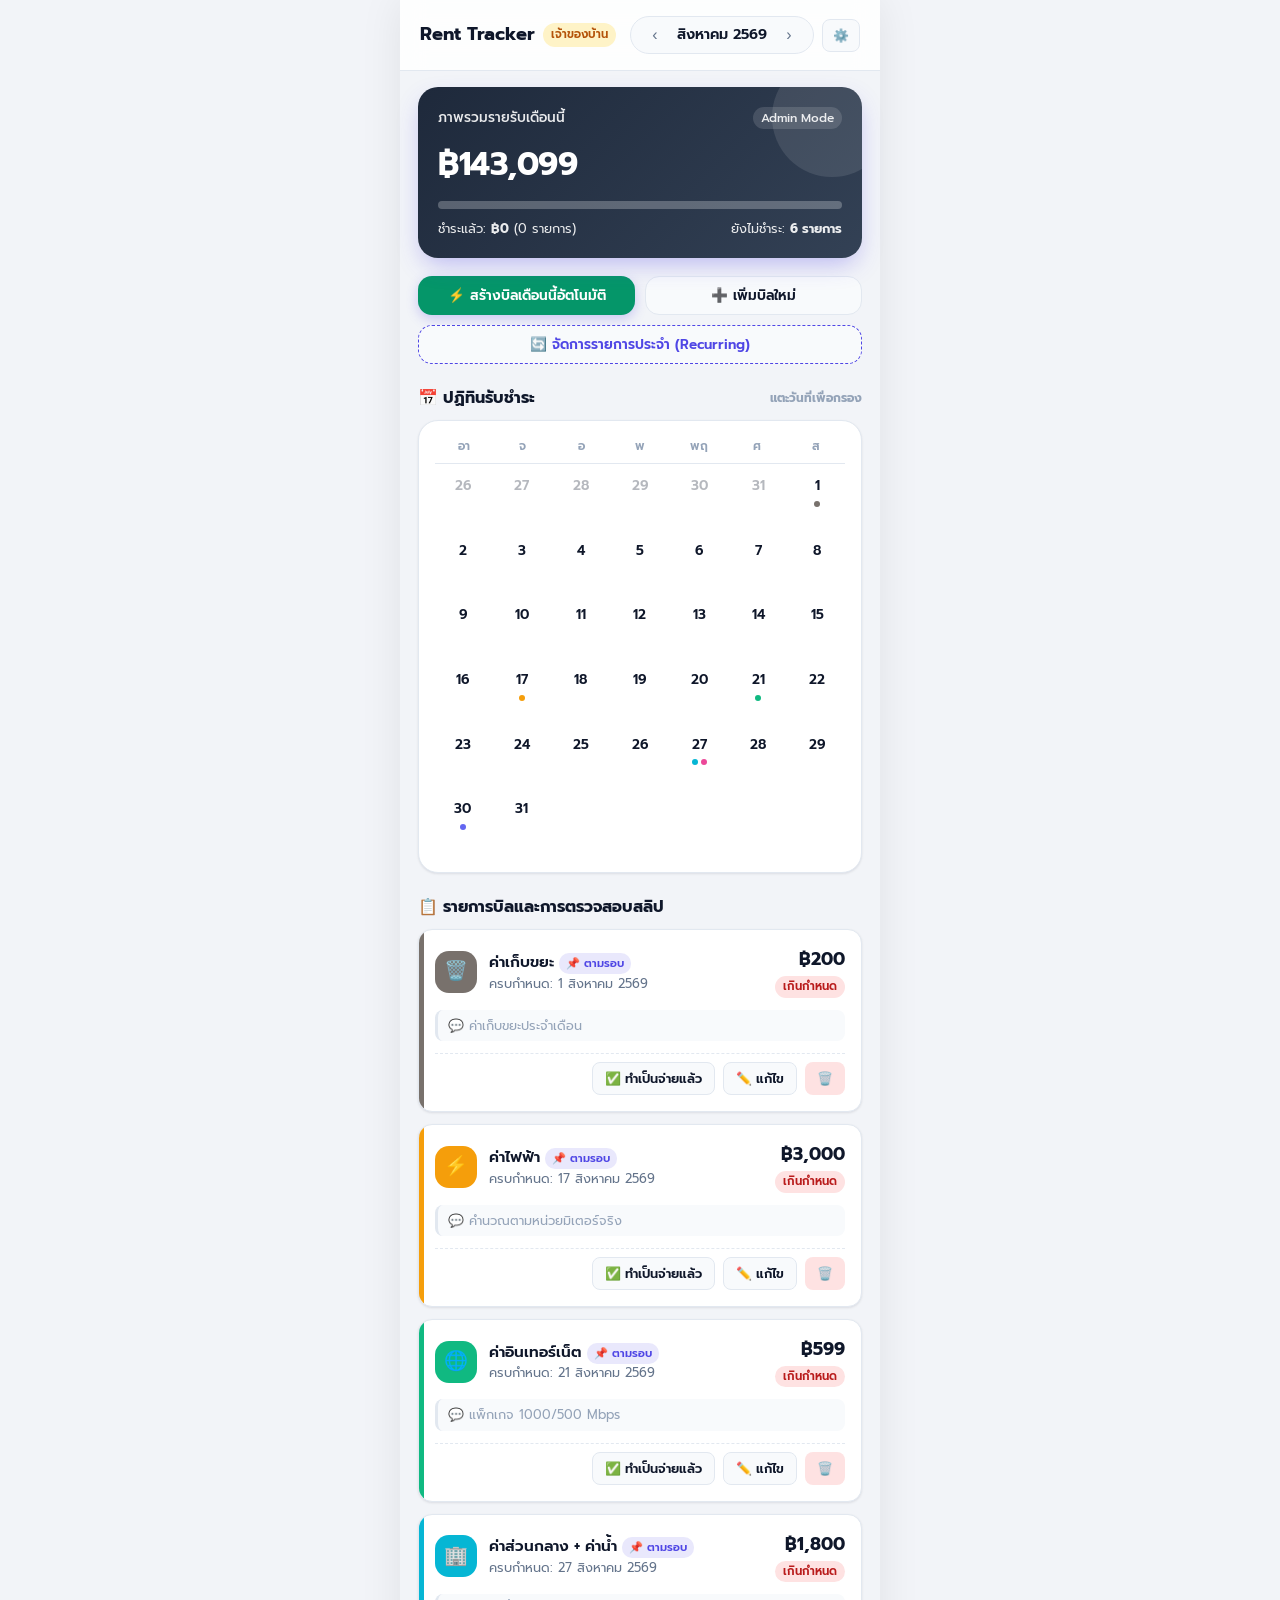
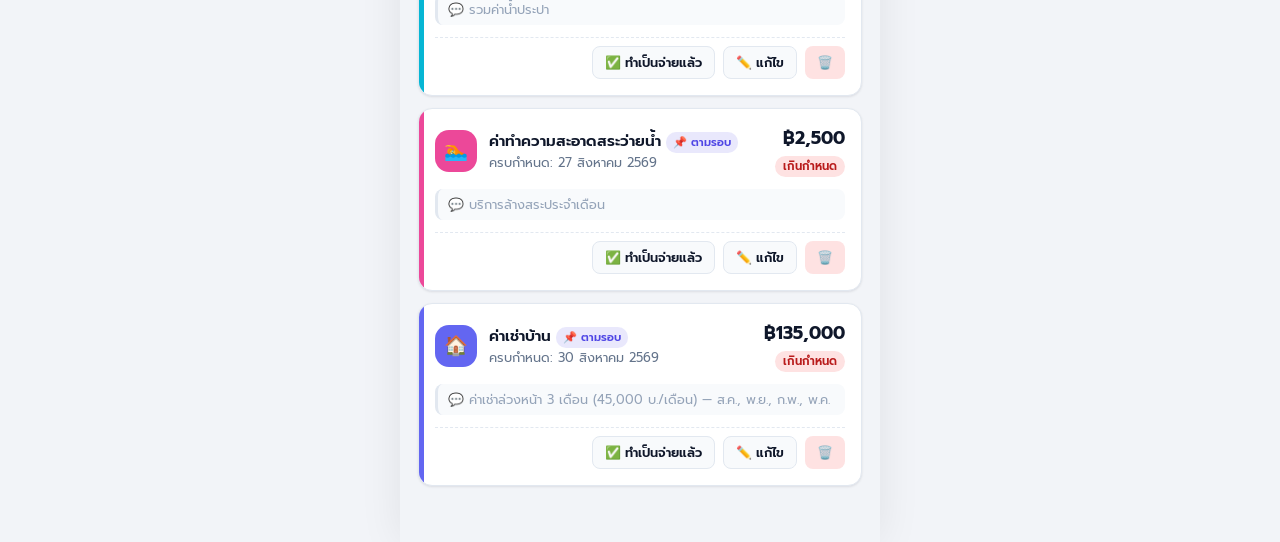
==== owner-x7k2.html @ 47552ca1 "v2.1.0: Change default bank logo bg to purple rgb(87, 82, 133) and add color customization in owner " ====
<!DOCTYPE html>
<html lang="th">
<head>
  <meta charset="UTF-8">
  <meta name="viewport" content="width=device-width, initial-scale=1.0">
  <title>Rent Tracker — สำหรับเจ้าของบ้าน</title>
  <meta name="description" content="ระบบจัดการบิลค่าเช่าและค่าใช้จ่ายประจำบ้านเช่าสำหรับเจ้าของบ้าน">
  <link rel="stylesheet" href="css/style.css">
</head>
<body>

  <div class="app-container">
    
    <!-- Top Header -->
    <header class="app-header">
      <div>
        <h1>Rent Tracker <span class="role-badge" style="background-color:#FEF3C7; color:#B45309;">เจ้าของบ้าน</span></h1>
      </div>
      <div style="display:flex; align-items:center; gap:8px;">
        <div class="month-selector">
          <button id="prevMonthBtn" aria-label="เดือนก่อนหน้า">‹</button>
          <span id="monthYearLabel">สิงหาคม 2569</span>
          <button id="nextMonthBtn" aria-label="เดือนถัดไป">›</button>
        </div>
        <button class="btn btn-secondary btn-sm" id="settingsBtn" title="ตั้งค่าบัญชี" style="padding:6px 10px;">⚙️</button>
      </div>
    </header>

    <!-- App Main Body -->
    <main class="app-content">

      <!-- Owner Control Dashboard Card -->
      <section class="summary-card" style="background: linear-gradient(135deg, #1E293B 0%, #334155 100%);">
        <div class="summary-header">
          <span>ภาพรวมรายรับเดือนนี้</span>
          <span style="font-size:0.75rem; background:rgba(255,255,255,0.15); padding:2px 8px; border-radius:12px;">Admin Mode</span>
        </div>
        <div class="summary-amount" id="summaryTotalAmount">฿0</div>
        
        <div class="progress-bar-bg">
          <div class="progress-bar-fill" id="summaryProgressBar" style="width: 0%;"></div>
        </div>

        <div class="summary-stats">
          <span>ชำระแล้ว: <strong id="summaryPaidAmount">฿0</strong> (<span id="summaryStatPaid">0</span>)</span>
          <span>ยังไม่ชำระ: <strong id="summaryStatPending">0 รายการ</strong></span>
        </div>
      </section>

      <!-- Quick Action Buttons for Owner -->
      <section style="display:grid; grid-template-columns: 1fr 1fr; gap:10px;">
        <button class="btn btn-primary" id="generateMonthBillsBtn" style="background-color:#059669;">
          ⚡ สร้างบิลเดือนนี้อัตโนมัติ
        </button>
        <button class="btn btn-secondary" id="addBillBtn">
          ➕ เพิ่มบิลใหม่
        </button>
        <button class="btn btn-secondary" id="recurringBtn" style="grid-column: 1 / -1; border: 1px dashed var(--primary); color: var(--primary);">
          🔄 จัดการรายการประจำ (Recurring)
        </button>
      </section>

      <!-- Calendar Section -->
      <section>
        <div class="section-title">
          <span>📅 ปฏิทินรับชำระ</span>
          <span style="font-size:0.75rem; color:var(--text-muted);">แตะวันที่เพื่อกรอง</span>
        </div>

        <div class="calendar-card" style="margin-top: 10px;">
          <div class="calendar-days-header">
            <span>อา</span><span>จ</span><span>อ</span><span>พ</span><span>พฤ</span><span>ศ</span><span>ส</span>
          </div>
          <div class="calendar-grid" id="calendarGrid">
            <!-- Rendered by app.js -->
          </div>
        </div>
      </section>

      <!-- Bills List Section -->
      <section>
        <div class="section-title">
          <span>📋 รายการบิลและการตรวจสอบสลิป</span>
        </div>

        <div class="bills-list" id="billsList" style="margin-top: 10px;">
          <!-- Rendered by app.js -->
        </div>
      </section>

    </main>

  </div>

  <!-- Modal: Add/Edit Bill (Owner) -->
  <div class="modal-backdrop" id="billModal">
    <div class="modal-sheet">
      <div class="modal-header">
        <h2 id="billModalTitle">เพิ่มรายการบิลใหม่</h2>
        <button class="btn-close" id="closeBillModalBtn">✕</button>
      </div>

      <form id="billForm">
        <input type="hidden" id="billIdInput">

        <div class="form-group">
          <label>ประเภทค่าใช้จ่าย</label>
          <select class="form-control" id="billTypeSelect" required>
            <option value="rent">ค่าเช่าบ้าน (Rent)</option>
            <option value="common_fee">ค่าส่วนกลาง + ค่าน้ำ (Common Fee)</option>
            <option value="electricity">ค่าไฟฟ้า (Electricity)</option>
            <option value="internet">ค่าอินเทอร์เน็ต (Internet)</option>
            <option value="pool_cleaning">ค่าทำความสะอาดสระว่ายน้ำ (Pool Cleaning)</option>
            <option value="garbage">ค่าเก็บขยะ (Garbage)</option>
            <option value="other">อื่นๆ (Other)</option>
          </select>
        </div>

        <div class="form-group">
          <label>ชื่อรายการบิล</label>
          <input type="text" class="form-control" id="billTitleInput" placeholder="เช่น ค่าไฟฟ้าประจำเดือน ส.ค." required>
        </div>

        <div class="form-group">
          <label>จำนวนเงิน (บาท)</label>
          <input type="number" class="form-control" id="billAmountInput" placeholder="0" min="0" required>
        </div>

        <div class="form-group">
          <label>วันครบกำหนดชำระ</label>
          <input type="date" class="form-control" id="billDueDateInput" required>
        </div>

        <div class="form-group">
          <label>สถานะ</label>
          <select class="form-control" id="billStatusSelect" required>
            <option value="pending">รอชำระ (Pending)</option>
            <option value="paid">ชำระแล้ว (Paid)</option>
            <option value="overdue">เกินกำหนด (Overdue)</option>
          </select>
        </div>

        <div class="form-group">
          <label>หมายเหตุเพิ่มเติม (ถ้ามี)</label>
          <input type="text" class="form-control" id="billNoteInput" placeholder="เช่น ปรับยอดตามหน่วยมิเตอร์จริง">
        </div>

        <button type="submit" class="btn btn-primary btn-full" style="margin-top:12px;">
          💾 บันทึกบิล
        </button>
      </form>
    </div>
  </div>

  <!-- Modal: Settings (Owner) -->
  <div class="modal-backdrop" id="settingsModal">
    <div class="modal-sheet">
      <div class="modal-header">
        <h2>ตั้งค่าบัญชีรับโอนเงิน</h2>
        <button class="btn-close" id="closeSettingsModalBtn">✕</button>
      </div>

      <form id="settingsForm">
        <div class="form-group">
          <label>ชื่อธนาคาร</label>
          <input type="text" class="form-control" id="settingBankName" placeholder="เช่น กสิกรไทย (KBank)" required>
        </div>

        <div class="form-group">
          <label>เลขที่บัญชี</label>
          <input type="text" class="form-control" id="settingAccountNo" placeholder="XXX-X-XXXXX-X" required>
        </div>

        <div class="form-group">
          <label>ชื่อบัญชี</label>
          <input type="text" class="form-control" id="settingAccountName" placeholder="นาย..." required>
        </div>

        <div class="form-group">
          <label>สีพื้นหลังโลโก้ธนาคาร (Bank Logo Color)</label>
          <div style="display:flex; align-items:center; gap:10px;">
            <input type="color" id="settingBankColorPicker" value="#575285" style="width:48px; height:42px; border:1px solid var(--border-color); border-radius:10px; cursor:pointer; background:none; padding:2px;">
            <input type="text" class="form-control" id="settingBankColor" placeholder="rgb(87, 82, 133) หรือ #575285" required style="flex:1;">
          </div>
        </div>

        <button type="submit" class="btn btn-primary btn-full" style="margin-top:12px;">
          💾 บันทึกการตั้งค่า
        </button>
      </form>
    </div>
  </div>

  <!-- Lightbox Modal for Slip Zoom -->
  <div class="lightbox-modal" id="lightboxModal">
    <button class="lightbox-close" id="closeLightboxBtn">✕</button>
    <img class="lightbox-img" id="lightboxImg" src="" alt="สลิปโอนเงิน">
  </div>

  <!-- Toast Notification Container -->
  <div class="toast-container" id="toastContainer"></div>

  <!-- Modal: Recurring Templates Manager -->
  <div class="modal-backdrop" id="recurringModal">
    <div class="modal-sheet">

      <!-- List View -->
      <div id="recurringListView">
        <div class="modal-header">
          <h2>🔄 รายการประจำ</h2>
          <button class="btn-close" id="closeRecurringModalBtn">✕</button>
        </div>
        <p style="font-size:0.8rem; color:var(--text-muted); margin-bottom:14px; line-height:1.5;">
          รายการเหล่านี้จะถูกสร้างอัตโนมัติทุกเดือนเมื่อกด <strong>"สร้างบิลเดือนนี้อัตโนมัติ"</strong>
          วันที่จะถูกปรับอัตโนมัติถ้าเดือนนั้นมีวันน้อยกว่า (เช่น ก.พ.)
        </p>
        <div id="recurringTemplatesList" style="margin-bottom:16px;"></div>
        <button class="btn btn-primary btn-full" id="addRecurringBtn">➕ เพิ่มรายการประจำใหม่</button>
      </div>

      <!-- Form View (Add / Edit) -->
      <div id="recurringFormView" style="display:none;">
        <div class="modal-header">
          <h2 id="recurringFormTitle">เพิ่มรายการประจำ</h2>
          <button class="btn-close" id="backToRecurringListBtn" title="กลับ" style="font-size:1.1rem;">←</button>
        </div>

        <form id="recurringTemplateForm">
          <input type="hidden" id="recurringTmplId">

          <div class="form-group">
            <label>ประเภท</label>
            <select class="form-control" id="recurringTmplType" required>
              <option value="rent">ค่าเช่าบ้าน (Rent)</option>
              <option value="common_fee">ค่าส่วนกลาง + ค่าน้ำ (Common Fee)</option>
              <option value="electricity">ค่าไฟฟ้า (Electricity)</option>
              <option value="internet">ค่าอินเทอร์เน็ต (Internet)</option>
              <option value="pool_cleaning">ค่าทำความสะอาดสระว่ายน้ำ (Pool Cleaning)</option>
              <option value="garbage">ค่าเก็บขยะ (Garbage)</option>
              <option value="other">อื่นๆ (Other)</option>
            </select>
          </div>

          <div class="form-group">
            <label>ชื่อรายการ</label>
            <input type="text" class="form-control" id="recurringTmplTitle" placeholder="เช่น ค่าเก็บขยะ" required>
          </div>

          <div class="form-group">
            <label>จำนวนเงิน (บาท)</label>
            <input type="number" class="form-control" id="recurringTmplAmount" placeholder="0" min="0" required>
          </div>

          <div class="form-group">
            <label>วันที่ครบกำหนดในเดือน (1-31)</label>
            <input type="number" class="form-control" id="recurringTmplDay" placeholder="1" min="1" max="31" required>
            <small style="color:var(--text-muted); font-size:0.75rem; margin-top:4px; display:block;">
              ⚡ เดือนที่มีวันน้อยกว่า (เช่น ก.พ.มี 28 วัน) จะปรับวันที่ให้อัตโนมัติ
            </small>
          </div>

          <div class="form-group">
            <label>ความถี่การชำระ</label>
            <select class="form-control" id="recurringTmplFrequency" required>
              <option value="monthly">ทุกเดือน</option>
              <option value="every3months">ทุก 3 เดือน</option>
              <option value="every6months">ทุก 6 เดือน</option>
              <option value="yearly">ปีละครั้ง</option>
            </select>
          </div>

          <div class="form-group" id="anchorMonthGroup" style="display:none;">
            <label>เดือนอ้างอิง (เดือนแรกที่ต้องชำระ)</label>
            <select class="form-control" id="recurringTmplAnchorMonth">
              <option value="1">มกราคม</option>
              <option value="2">กุมภาพันธ์</option>
              <option value="3">มีนาคม</option>
              <option value="4">เมษายน</option>
              <option value="5">พฤษภาคม</option>
              <option value="6">มิถุนายน</option>
              <option value="7">กรกฎาคม</option>
              <option value="8">สิงหาคม</option>
              <option value="9">กันยายน</option>
              <option value="10">ตุลาคม</option>
              <option value="11">พฤศจิกายน</option>
              <option value="12">ธันวาคม</option>
            </select>
            <small style="color:var(--text-muted); font-size:0.75rem; margin-top:4px; display:block;">
              เช่น เลือก "สิงหาคม" สำหรับทุก 3 เดือน → จะสร้างบิลในเดือน ส.ค., พ.ย., ก.พ., พ.ค.
            </small>
          </div>

          <div class="form-group">
            <label>หมายเหตุ (ถ้ามี)</label>
            <input type="text" class="form-control" id="recurringTmplNote" placeholder="เช่น คำนวณตามหน่วยมิเตอร์">
          </div>

          <div class="form-group" style="flex-direction:row; align-items:center; gap:10px; margin-bottom:8px;">
            <input type="checkbox" id="recurringTmplEnabled" checked style="width:18px; height:18px; accent-color:var(--primary); cursor:pointer;">
            <label for="recurringTmplEnabled" style="margin:0; cursor:pointer; font-weight:600;">เปิดใช้งานรายการนี้</label>
          </div>

          <button type="submit" class="btn btn-primary btn-full" style="margin-top:12px;">💾 บันทึกรายการประจำ</button>
        </form>
      </div>

    </div>
  </div>

  <!-- Firebase SDK -->
  <script src="https://www.gstatic.com/firebasejs/10.8.0/firebase-app-compat.js"></script>
  <script src="https://www.gstatic.com/firebasejs/10.8.0/firebase-firestore-compat.js"></script>
  <!-- App Scripts -->
  <script src="js/firebase-config.js?v=2.1.0"></script>
  <script src="js/app.js?v=2.1.0"></script>
</body>
</html>
---- css/style.css ----
/* Rent Tracker App - Modern iOS Mobile Style Design System */
@import url('https://fonts.googleapis.com/css2?family=Inter:wght@400;500;600;700&family=Prompt:wght@300;400;500;600;700&display=swap');

:root {
  --font-main: 'Prompt', 'Inter', -apple-system, BlinkMacSystemFont, sans-serif;
  
  /* Color Palette - Modern iOS Clean */
  --bg-app: #F2F4F8;
  --bg-card: #FFFFFF;
  --bg-card-subtle: #F8FAFC;
  --text-primary: #0F172A;
  --text-secondary: #64748B;
  --text-muted: #94A3B8;
  --border-color: #E2E8F0;
  
  /* Brand Accent Colors */
  --primary: #4F46E5;
  --primary-hover: #4338CA;
  --primary-light: #EEF2FF;
  
  /* Bill Type Colors */
  --type-rent: #6366F1;         /* ค่าเช่า - Purple Indigo */
  --type-common: #06B6D4;       /* ค่าส่วนกลาง - Cyan */
  --type-electricity: #F59E0B;  /* ค่าไฟฟ้า - Amber */
  --type-internet: #10B981;     /* ค่าอินเทอร์เน็ต - Emerald */
  --type-pool: #EC4899;         /* ค่าทำสระ - Pink */
  --type-garbage: #78716C;      /* ค่าเก็บขยะ - Stone */
  --type-other: #94A3B8;        /* อื่นๆ - Slate */

  /* Status Colors */
  --status-paid-bg: #DCFCE7;
  --status-paid-text: #15803D;
  --status-pending-bg: #FEF3C7;
  --status-pending-text: #B45309;
  --status-overdue-bg: #FEE2E2;
  --status-overdue-text: #B91C1C;

  /* Elevation Shadows */
  --shadow-sm: 0 1px 3px rgba(15, 23, 42, 0.06), 0 1px 2px rgba(15, 23, 42, 0.04);
  --shadow-md: 0 4px 12px -2px rgba(15, 23, 42, 0.08), 0 2px 6px -2px rgba(15, 23, 42, 0.04);
  --shadow-lg: 0 12px 24px -4px rgba(15, 23, 42, 0.12), 0 4px 12px -2px rgba(15, 23, 42, 0.06);

  --radius-sm: 8px;
  --radius-md: 14px;
  --radius-lg: 20px;
  --radius-full: 9999px;

  --transition-fast: all 0.2s cubic-bezier(0.4, 0, 0.2, 1);
}

/* Dark Mode Overrides */
@media (prefers-color-scheme: dark) {
  :root {
    --bg-app: #0F172A;
    --bg-card: #1E293B;
    --bg-card-subtle: #334155;
    --text-primary: #F8FAFC;
    --text-secondary: #94A3B8;
    --text-muted: #64748B;
    --border-color: #334155;
    --primary-light: rgba(79, 70, 229, 0.2);
    --shadow-sm: 0 1px 3px rgba(0, 0, 0, 0.3);
    --shadow-md: 0 4px 12px rgba(0, 0, 0, 0.4);
    --shadow-lg: 0 12px 24px rgba(0, 0, 0, 0.5);
  }
}

* {
  box-sizing: border-box;
  margin: 0;
  padding: 0;
  -webkit-tap-highlight-color: transparent;
}

body {
  font-family: var(--font-main);
  background-color: var(--bg-app);
  color: var(--text-primary);
  display: flex;
  justify-content: center;
  min-height: 100vh;
  padding: 0;
  line-height: 1.5;
}

.app-container {
  width: 100%;
  max-width: 480px;
  background-color: var(--bg-app);
  min-height: 100vh;
  display: flex;
  flex-direction: column;
  position: relative;
  box-shadow: 0 0 40px rgba(0, 0, 0, 0.08);
  padding-bottom: 40px;
}

/* Header Navbar */
.app-header {
  position: sticky;
  top: 0;
  z-index: 50;
  background: rgba(255, 255, 255, 0.85);
  backdrop-filter: blur(12px);
  -webkit-backdrop-filter: blur(12px);
  border-bottom: 1px solid var(--border-color);
  padding: 16px 20px;
  display: flex;
  align-items: center;
  justify-content: space-between;
}

@media (prefers-color-scheme: dark) {
  .app-header {
    background: rgba(30, 41, 59, 0.85);
  }
}

.app-header h1 {
  font-size: 1.15rem;
  font-weight: 700;
  display: flex;
  align-items: center;
  gap: 8px;
}

.app-header .role-badge {
  font-size: 0.72rem;
  font-weight: 600;
  padding: 3px 8px;
  border-radius: var(--radius-full);
  background-color: var(--primary-light);
  color: var(--primary);
  text-transform: uppercase;
}

.month-selector {
  display: flex;
  align-items: center;
  gap: 10px;
  background-color: var(--bg-card-subtle);
  padding: 6px 12px;
  border-radius: var(--radius-full);
  border: 1px solid var(--border-color);
}

.month-selector button {
  background: none;
  border: none;
  color: var(--text-secondary);
  font-size: 1rem;
  cursor: pointer;
  display: flex;
  align-items: center;
  justify-content: center;
  width: 24px;
  height: 24px;
  border-radius: 50%;
  transition: var(--transition-fast);
}

.month-selector button:hover {
  background-color: var(--border-color);
  color: var(--text-primary);
}

.month-selector span {
  font-size: 0.9rem;
  font-weight: 600;
  color: var(--text-primary);
  min-width: 90px;
  text-align: center;
}

/* Main Content Area */
.app-content {
  padding: 16px 18px;
  display: flex;
  flex-direction: column;
  gap: 18px;
}

/* Summary Card */
.summary-card {
  background: linear-gradient(135deg, #4F46E5 0%, #7C3AED 100%);
  color: #FFFFFF;
  border-radius: var(--radius-lg);
  padding: 20px;
  box-shadow: 0 10px 25px -5px rgba(79, 70, 229, 0.35);
  position: relative;
  overflow: hidden;
}

.summary-card::before {
  content: '';
  position: absolute;
  top: -30px;
  right: -30px;
  width: 120px;
  height: 120px;
  background: rgba(255, 255, 255, 0.1);
  border-radius: 50%;
  pointer-events: none;
}

.summary-header {
  display: flex;
  justify-content: space-between;
  align-items: center;
  margin-bottom: 12px;
}

.summary-header span {
  font-size: 0.85rem;
  font-weight: 500;
  opacity: 0.9;
}

.summary-amount {
  font-size: 2rem;
  font-weight: 700;
  letter-spacing: -0.5px;
  margin-bottom: 12px;
}

.progress-bar-bg {
  height: 8px;
  background: rgba(255, 255, 255, 0.25);
  border-radius: var(--radius-full);
  overflow: hidden;
  margin-bottom: 10px;
}

.progress-bar-fill {
  height: 100%;
  background: #34D399;
  border-radius: var(--radius-full);
  transition: width 0.5s ease-out;
}

.summary-stats {
  display: flex;
  justify-content: space-between;
  font-size: 0.8rem;
  opacity: 0.9;
}

/* Bank Info Card (Tenant view) */
.bank-card {
  background-color: var(--bg-card);
  border-radius: var(--radius-md);
  padding: 16px;
  box-shadow: var(--shadow-sm);
  border: 1px solid var(--border-color);
  display: flex;
  align-items: center;
  justify-content: space-between;
  gap: 12px;
}

.bank-info {
  display: flex;
  align-items: center;
  gap: 12px;
}

.bank-icon {
  width: 44px;
  height: 44px;
  border-radius: var(--radius-md);
  background: rgb(87, 82, 133);
  color: white;
  display: flex;
  align-items: center;
  justify-content: center;
  font-weight: 700;
  font-size: 1.1rem;
}

.bank-details h4 {
  font-size: 0.85rem;
  color: var(--text-secondary);
  font-weight: 500;
}

.bank-details .account-number {
  font-size: 1.1rem;
  font-weight: 700;
  color: var(--text-primary);
  letter-spacing: 0.5px;
}

.bank-details .account-name {
  font-size: 0.8rem;
  color: var(--text-muted);
}

.btn-copy {
  background-color: var(--primary-light);
  color: var(--primary);
  border: none;
  padding: 8px 14px;
  border-radius: var(--radius-full);
  font-size: 0.8rem;
  font-weight: 600;
  font-family: inherit;
  cursor: pointer;
  display: flex;
  align-items: center;
  gap: 4px;
  transition: var(--transition-fast);
}

.btn-copy:active {
  transform: scale(0.95);
}

/* Section Header */
.section-title {
  font-size: 1rem;
  font-weight: 700;
  color: var(--text-primary);
  display: flex;
  justify-content: space-between;
  align-items: center;
  margin-top: 4px;
}

.section-title span.count-badge {
  font-size: 0.75rem;
  font-weight: 600;
  background-color: var(--bg-card-subtle);
  color: var(--text-secondary);
  padding: 2px 8px;
  border-radius: var(--radius-full);
  border: 1px solid var(--border-color);
}

/* Calendar Card */
.calendar-card {
  background-color: var(--bg-card);
  border-radius: var(--radius-lg);
  padding: 16px;
  box-shadow: var(--shadow-sm);
  border: 1px solid var(--border-color);
}

.calendar-days-header {
  display: grid;
  grid-template-columns: repeat(7, 1fr);
  text-align: center;
  font-size: 0.75rem;
  font-weight: 600;
  color: var(--text-muted);
  padding-bottom: 8px;
  border-bottom: 1px solid var(--border-color);
  margin-bottom: 8px;
}

.calendar-grid {
  display: grid;
  grid-template-columns: repeat(7, 1fr);
  gap: 4px;
}

.calendar-cell {
  aspect-ratio: 1 / 1.1;
  display: flex;
  flex-direction: column;
  align-items: center;
  justify-content: flex-start;
  padding-top: 4px;
  border-radius: var(--radius-sm);
  position: relative;
  cursor: pointer;
  transition: var(--transition-fast);
}

.calendar-cell:hover {
  background-color: var(--bg-card-subtle);
}

.calendar-cell.other-month {
  opacity: 0.3;
}

.calendar-cell.today {
  background-color: var(--primary-light);
  border: 1px solid rgba(79, 70, 229, 0.3);
}

.calendar-cell.selected {
  outline: 2px solid var(--primary);
}

.calendar-date-number {
  font-size: 0.85rem;
  font-weight: 600;
  color: var(--text-primary);
}

.calendar-dots {
  display: flex;
  gap: 3px;
  margin-top: 4px;
  flex-wrap: wrap;
  justify-content: center;
  max-width: 100%;
  padding: 0 2px;
}

.dot {
  width: 6px;
  height: 6px;
  border-radius: 50%;
}

.dot-rent { background-color: var(--type-rent); }
.dot-common { background-color: var(--type-common); }
.dot-electricity { background-color: var(--type-electricity); }
.dot-internet { background-color: var(--type-internet); }
.dot-pool { background-color: var(--type-pool); }
.dot-garbage { background-color: var(--type-garbage); }
.dot-other { background-color: var(--type-other); }

.dot-paid { opacity: 0.4; }

/* Bills List */
.bills-list {
  display: flex;
  flex-direction: column;
  gap: 12px;
}

.bill-card {
  background-color: var(--bg-card);
  border-radius: var(--radius-md);
  padding: 16px;
  box-shadow: var(--shadow-sm);
  border: 1px solid var(--border-color);
  display: flex;
  flex-direction: column;
  gap: 12px;
  transition: var(--transition-fast);
  position: relative;
  overflow: hidden;
}

.bill-card::before {
  content: '';
  position: absolute;
  left: 0;
  top: 0;
  bottom: 0;
  width: 5px;
}

.bill-card.type-rent::before { background-color: var(--type-rent); }
.bill-card.type-common_fee::before { background-color: var(--type-common); }
.bill-card.type-electricity::before { background-color: var(--type-electricity); }
.bill-card.type-internet::before { background-color: var(--type-internet); }
.bill-card.type-pool_cleaning::before { background-color: var(--type-pool); }
.bill-card.type-garbage::before { background-color: var(--type-garbage); }
.bill-card.type-other::before { background-color: var(--type-other); }

.bill-main-info {
  display: flex;
  align-items: center;
  justify-content: space-between;
}

.bill-left {
  display: flex;
  align-items: center;
  gap: 12px;
}

.bill-icon-box {
  width: 42px;
  height: 42px;
  border-radius: var(--radius-md);
  display: flex;
  align-items: center;
  justify-content: center;
  font-size: 1.2rem;
  color: white;
}

.bill-icon-box.type-rent { background-color: var(--type-rent); }
.bill-icon-box.type-common_fee { background-color: var(--type-common); }
.bill-icon-box.type-electricity { background-color: var(--type-electricity); }
.bill-icon-box.type-internet { background-color: var(--type-internet); }
.bill-icon-box.type-pool_cleaning { background-color: var(--type-pool); }
.bill-icon-box.type-garbage { background-color: var(--type-garbage); }
.bill-icon-box.type-other { background-color: var(--type-other); }

.bill-details h3 {
  font-size: 0.95rem;
  font-weight: 600;
  color: var(--text-primary);
}

.bill-details p {
  font-size: 0.8rem;
  color: var(--text-secondary);
}

.bill-right {
  text-align: right;
}

.bill-amount {
  font-size: 1.1rem;
  font-weight: 700;
  color: var(--text-primary);
}

.bill-status-tag {
  display: inline-block;
  font-size: 0.72rem;
  font-weight: 600;
  padding: 2px 8px;
  border-radius: var(--radius-full);
  margin-top: 4px;
}

.bill-status-tag.status-paid {
  background-color: var(--status-paid-bg);
  color: var(--status-paid-text);
}

.bill-status-tag.status-pending {
  background-color: var(--status-pending-bg);
  color: var(--status-pending-text);
}

.bill-status-tag.status-overdue {
  background-color: var(--status-overdue-bg);
  color: var(--status-overdue-text);
}

.bill-note {
  font-size: 0.8rem;
  color: var(--text-muted);
  background-color: var(--bg-card-subtle);
  padding: 6px 10px;
  border-radius: var(--radius-sm);
  border-left: 3px solid var(--border-color);
}

.bill-actions {
  display: flex;
  justify-content: flex-end;
  gap: 8px;
  padding-top: 8px;
  border-top: 1px dashed var(--border-color);
}

/* Button UI */
.btn {
  font-family: inherit;
  border: none;
  padding: 8px 16px;
  border-radius: var(--radius-md);
  font-size: 0.85rem;
  font-weight: 600;
  cursor: pointer;
  display: inline-flex;
  align-items: center;
  justify-content: center;
  gap: 6px;
  transition: var(--transition-fast);
}

.btn-primary {
  background-color: var(--primary);
  color: #FFFFFF;
  box-shadow: 0 4px 12px rgba(79, 70, 229, 0.25);
}

.btn-primary:hover {
  background-color: var(--primary-hover);
}

.btn-secondary {
  background-color: var(--bg-card-subtle);
  color: var(--text-primary);
  border: 1px solid var(--border-color);
}

.btn-secondary:hover {
  background-color: var(--border-color);
}

.btn-danger {
  background-color: var(--status-overdue-bg);
  color: var(--status-overdue-text);
}

.btn-sm {
  padding: 6px 12px;
  font-size: 0.8rem;
  border-radius: var(--radius-sm);
}

.btn-full {
  width: 100%;
}

/* Modal Windows */
.modal-backdrop {
  position: fixed;
  top: 0;
  left: 0;
  right: 0;
  bottom: 0;
  background-color: rgba(15, 23, 42, 0.6);
  backdrop-filter: blur(4px);
  -webkit-backdrop-filter: blur(4px);
  z-index: 100;
  display: flex;
  align-items: flex-end;
  justify-content: center;
  opacity: 0;
  pointer-events: none;
  transition: opacity 0.3s ease;
}

.modal-backdrop.active {
  opacity: 1;
  pointer-events: auto;
}

.modal-sheet {
  background-color: var(--bg-card);
  width: 100%;
  max-width: 480px;
  border-top-left-radius: var(--radius-lg);
  border-top-right-radius: var(--radius-lg);
  padding: 24px 20px 32px;
  box-shadow: var(--shadow-lg);
  transform: translateY(100%);
  transition: transform 0.3s cubic-bezier(0.16, 1, 0.3, 1);
  max-height: 90vh;
  overflow-y: auto;
}

.modal-backdrop.active .modal-sheet {
  transform: translateY(0);
}

.modal-header {
  display: flex;
  justify-content: space-between;
  align-items: center;
  margin-bottom: 18px;
}

.modal-header h2 {
  font-size: 1.15rem;
  font-weight: 700;
}

.btn-close {
  background: var(--bg-card-subtle);
  border: 1px solid var(--border-color);
  width: 32px;
  height: 32px;
  border-radius: 50%;
  font-size: 1rem;
  color: var(--text-secondary);
  cursor: pointer;
  display: flex;
  align-items: center;
  justify-content: center;
}

/* Forms */
.form-group {
  display: flex;
  flex-direction: column;
  gap: 6px;
  margin-bottom: 16px;
}

.form-group label {
  font-size: 0.85rem;
  font-weight: 600;
  color: var(--text-secondary);
}

.form-control {
  font-family: inherit;
  font-size: 0.95rem;
  padding: 10px 14px;
  border-radius: var(--radius-md);
  border: 1px solid var(--border-color);
  background-color: var(--bg-card);
  color: var(--text-primary);
  transition: var(--transition-fast);
}

.form-control:focus {
  outline: none;
  border-color: var(--primary);
  box-shadow: 0 0 0 3px rgba(79, 70, 229, 0.15);
}

/* Slip Upload Box */
.file-upload-box {
  border: 2px dashed var(--border-color);
  border-radius: var(--radius-md);
  padding: 24px;
  text-align: center;
  background-color: var(--bg-card-subtle);
  cursor: pointer;
  transition: var(--transition-fast);
  position: relative;
}

.file-upload-box:hover {
  border-color: var(--primary);
  background-color: var(--primary-light);
}

.file-upload-box input[type="file"] {
  position: absolute;
  top: 0;
  left: 0;
  width: 100%;
  height: 100%;
  opacity: 0;
  cursor: pointer;
}

.slip-preview-container {
  margin-top: 12px;
  border-radius: var(--radius-md);
  overflow: hidden;
  max-height: 240px;
  border: 1px solid var(--border-color);
  position: relative;
}

.slip-preview-container img {
  width: 100%;
  height: 100%;
  object-fit: contain;
  background-color: #000;
}

/* Toast Notifications */
.toast-container {
  position: fixed;
  bottom: 24px;
  left: 50%;
  transform: translateX(-50%);
  z-index: 200;
  display: flex;
  flex-direction: column;
  gap: 8px;
  pointer-events: none;
}

.toast {
  background: rgba(15, 23, 42, 0.9);
  color: #FFFFFF;
  padding: 10px 18px;
  border-radius: var(--radius-full);
  font-size: 0.85rem;
  font-weight: 500;
  box-shadow: var(--shadow-lg);
  backdrop-filter: blur(8px);
  display: flex;
  align-items: center;
  gap: 8px;
  animation: toastIn 0.3s cubic-bezier(0.16, 1, 0.3, 1);
}

@keyframes toastIn {
  from { opacity: 0; transform: translateY(20px); }
  to { opacity: 1; transform: translateY(0); }
}

/* Empty State */
.empty-state {
  text-align: center;
  padding: 32px 16px;
  color: var(--text-muted);
}

.empty-state-icon {
  font-size: 2.5rem;
  margin-bottom: 8px;
}

/* Image Lightbox */
.lightbox-modal {
  position: fixed;
  top: 0;
  left: 0;
  right: 0;
  bottom: 0;
  background-color: rgba(0, 0, 0, 0.9);
  z-index: 300;
  display: flex;
  flex-direction: column;
  align-items: center;
  justify-content: center;
  padding: 20px;
  opacity: 0;
  pointer-events: none;
  transition: opacity 0.3s ease;
}

.lightbox-modal.active {
  opacity: 1;
  pointer-events: auto;
}

.lightbox-img {
  max-width: 100%;
  max-height: 80vh;
  border-radius: var(--radius-md);
  object-fit: contain;
}

.lightbox-close {
  position: absolute;
  top: 20px;
  right: 20px;
  background: rgba(255, 255, 255, 0.2);
  color: white;
  border: none;
  width: 40px;
  height: 40px;
  border-radius: 50%;
  font-size: 1.2rem;
  cursor: pointer;
}
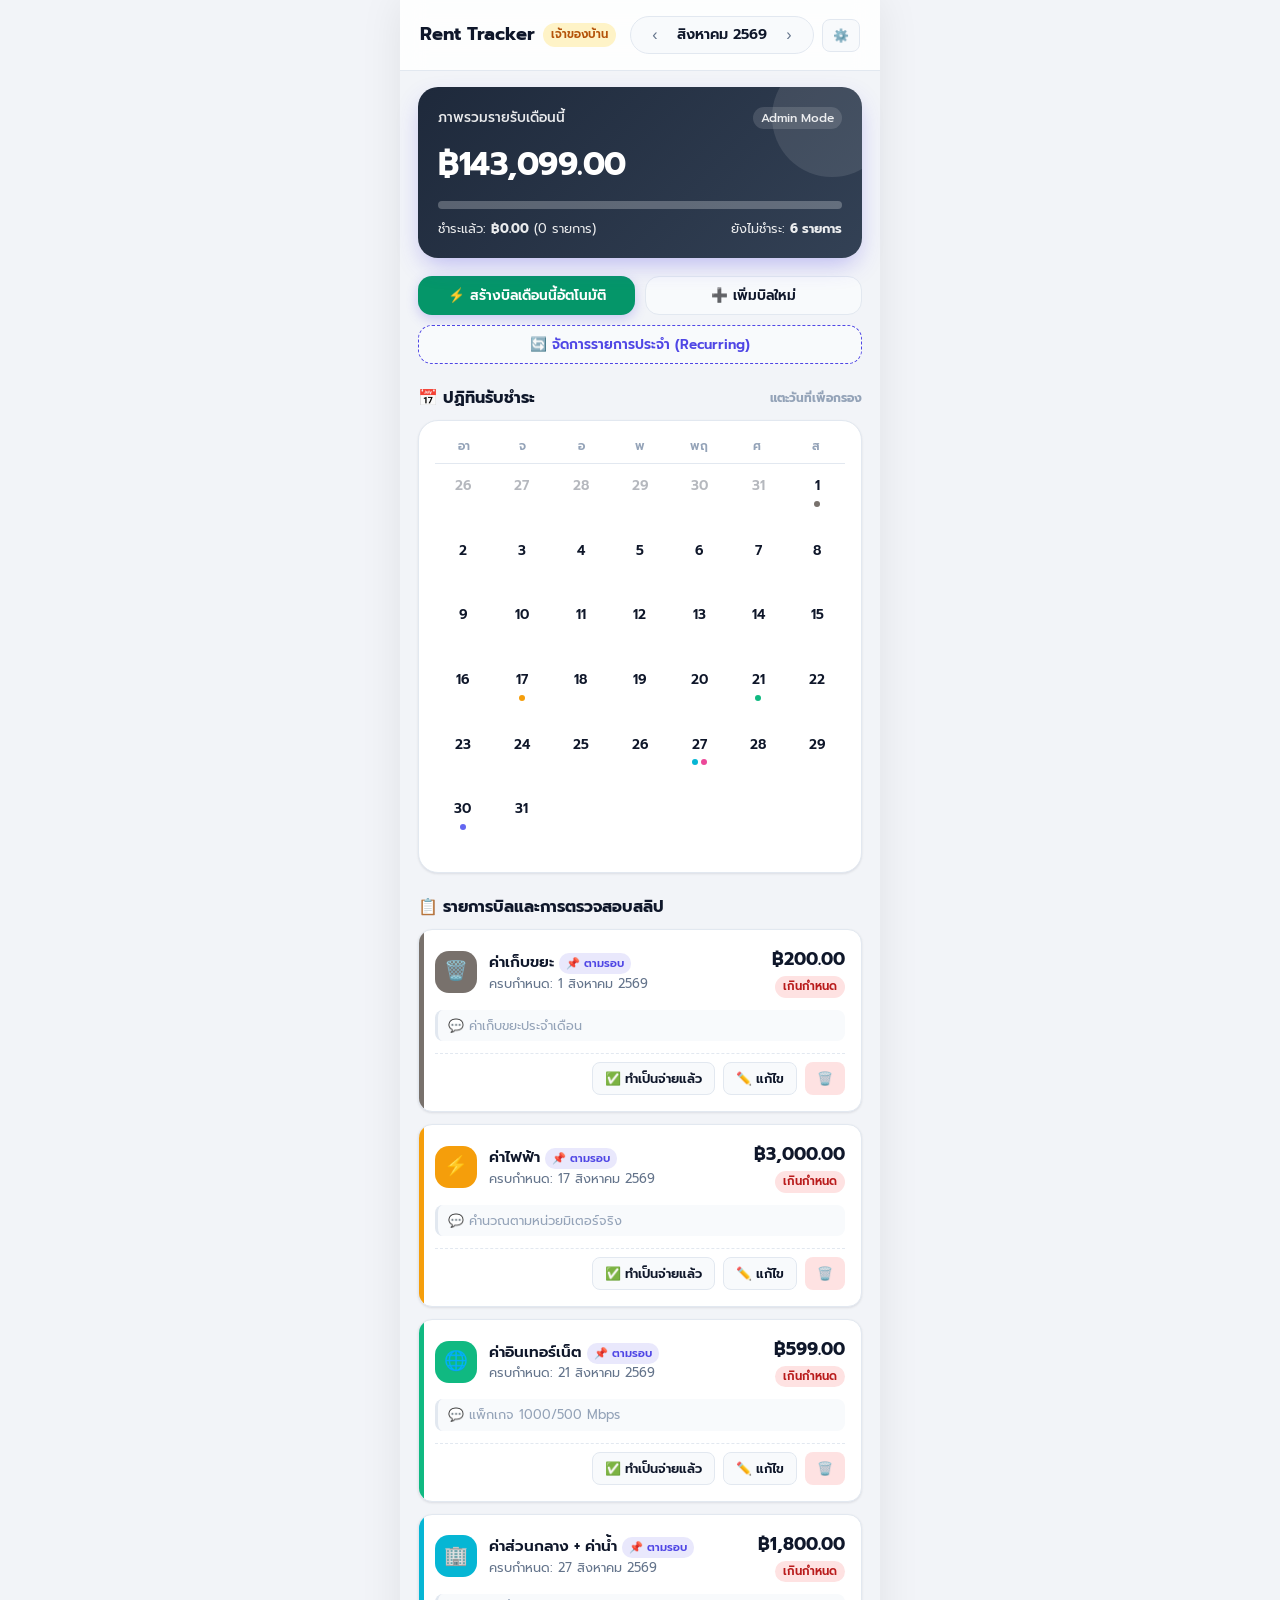
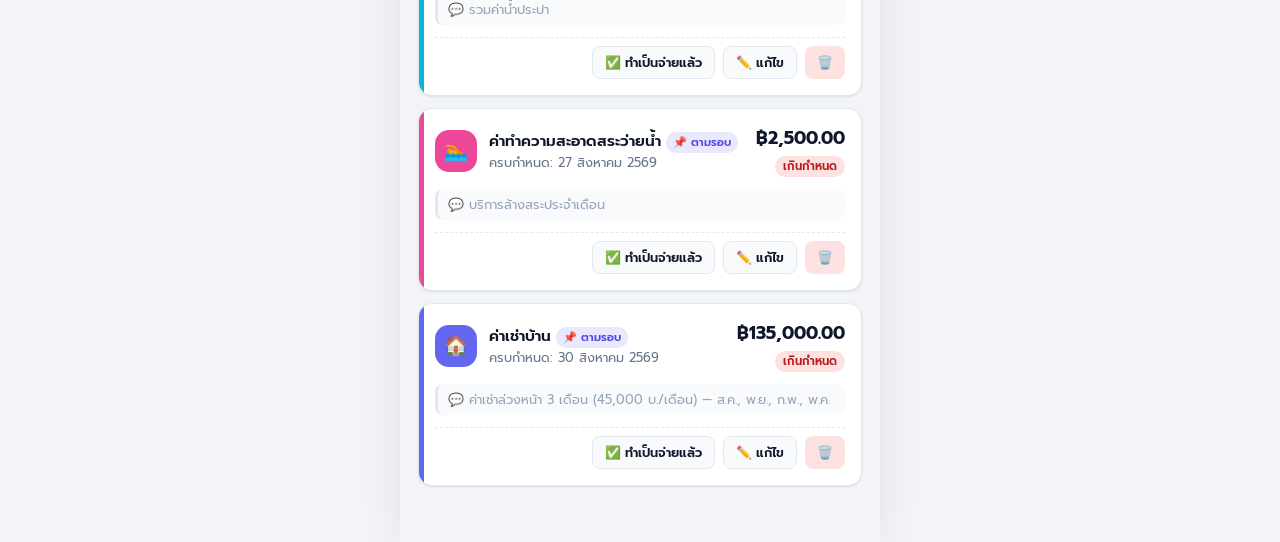
==== commit 5461af0a: "v2.2.0: Support 2 decimal places (float) for all money amounts across system and inputs" ====
--- a/owner-x7k2.html
+++ b/owner-x7k2.html
@@ -123,7 +123,7 @@
 
         <div class="form-group">
           <label>จำนวนเงิน (บาท)</label>
-          <input type="number" class="form-control" id="billAmountInput" placeholder="0" min="0" required>
+          <input type="number" class="form-control" id="billAmountInput" placeholder="0.00" min="0" step="0.01" required>
         </div>
 
         <div class="form-group">
@@ -248,7 +248,7 @@
 
           <div class="form-group">
             <label>จำนวนเงิน (บาท)</label>
-            <input type="number" class="form-control" id="recurringTmplAmount" placeholder="0" min="0" required>
+            <input type="number" class="form-control" id="recurringTmplAmount" placeholder="0.00" min="0" step="0.01" required>
           </div>
 
           <div class="form-group">
@@ -311,7 +311,7 @@
   <script src="https://www.gstatic.com/firebasejs/10.8.0/firebase-app-compat.js"></script>
   <script src="https://www.gstatic.com/firebasejs/10.8.0/firebase-firestore-compat.js"></script>
   <!-- App Scripts -->
-  <script src="js/firebase-config.js?v=2.1.0"></script>
-  <script src="js/app.js?v=2.1.0"></script>
+  <script src="js/firebase-config.js?v=2.2.0"></script>
+  <script src="js/app.js?v=2.2.0"></script>
 </body>
 </html>
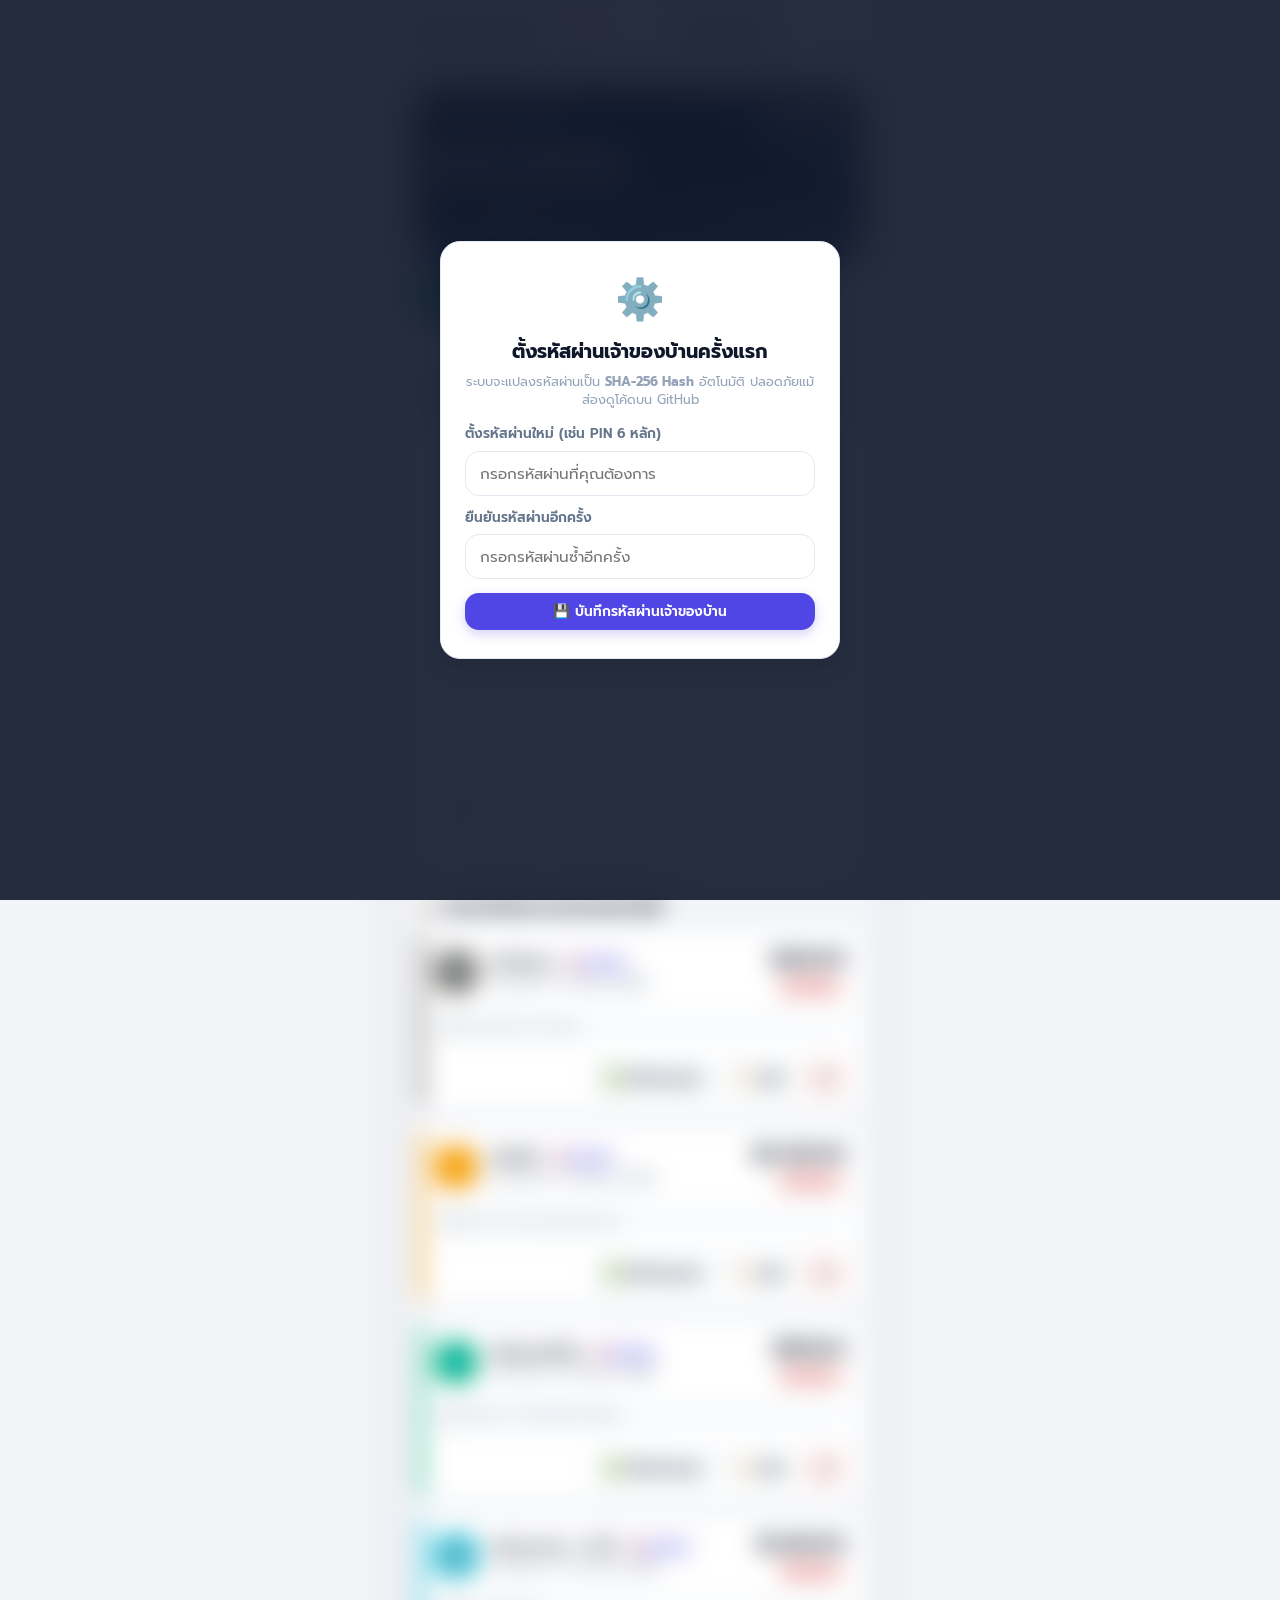
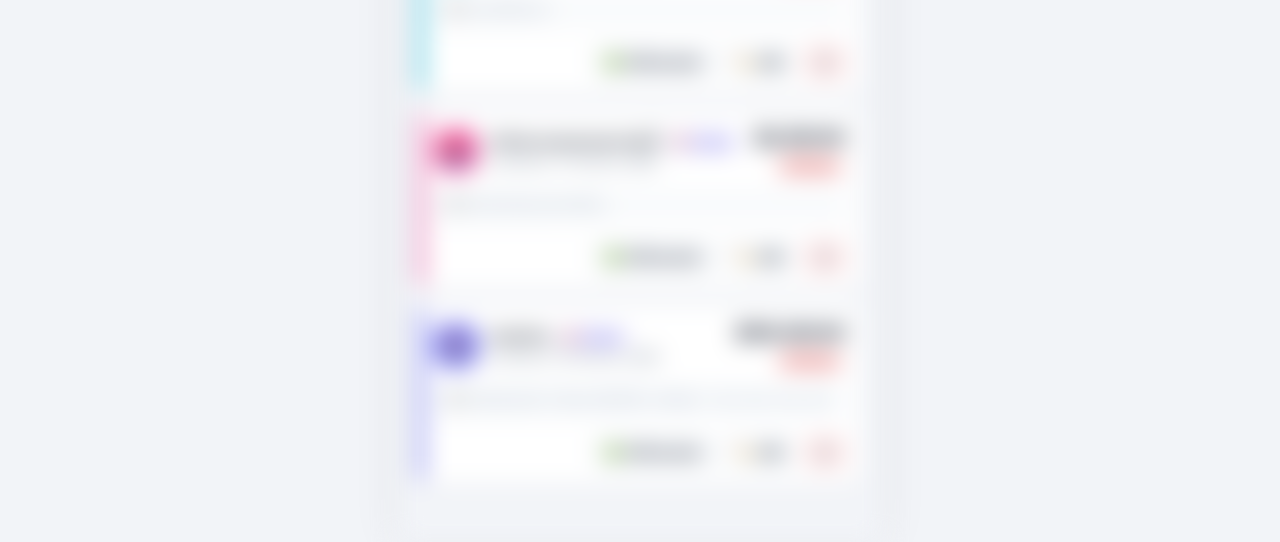
==== commit 31ffb781: "v3.0.0: Add SHA-256 owner password lock authentication system with first-time setup and change passw" ====
--- a/owner-x7k2.html
+++ b/owner-x7k2.html
@@ -186,6 +186,23 @@
 
         <button type="submit" class="btn btn-primary btn-full" style="margin-top:12px;">
           💾 บันทึกการตั้งค่า
+        </button>
+
+        <hr style="margin: 18px 0; border: none; border-top: 1px dashed var(--border-color);">
+        <h4 style="font-size:0.9rem; font-weight:600; margin-bottom:12px; color:var(--text-primary);">🔐 เปลี่ยนรหัสผ่านเจ้าของบ้าน (SHA-256)</h4>
+        
+        <div class="form-group">
+          <label>รหัสผ่านปัจจุบัน</label>
+          <input type="password" class="form-control" id="changeOldPassword" placeholder="กรอกรหัสผ่านปัจจุบัน">
+        </div>
+
+        <div class="form-group">
+          <label>รหัสผ่านใหม่</label>
+          <input type="password" class="form-control" id="changeNewPassword" placeholder="ตั้งรหัสผ่านใหม่">
+        </div>
+
+        <button type="button" class="btn btn-secondary btn-full" id="changePasswordBtn">
+          🔒 อัปเดตรหัสผ่านใหม่
         </button>
       </form>
     </div>
@@ -307,11 +324,55 @@
     </div>
   </div>
 
+  <!-- Modal: Owner Auth Lock / Setup Modal -->
+  <div class="modal-backdrop auth-modal active" id="ownerAuthModal">
+    <div class="auth-card">
+
+      <!-- Login Form (If Password already set) -->
+      <div id="ownerLoginForm">
+        <div style="font-size: 2.5rem; margin-bottom: 8px;">🔐</div>
+        <h2 style="font-size: 1.25rem; font-weight: 700; margin-bottom: 6px;">เข้าสู่ระบบเจ้าของบ้าน</h2>
+        <p style="font-size: 0.8rem; color: var(--text-muted); margin-bottom: 18px;">กรุณากรอกรหัสผ่านเพื่อเข้าใช้งานหน้าผู้ดูแลระบบ</p>
+
+        <form id="loginForm">
+          <div class="form-group" style="margin-bottom: 12px;">
+            <input type="password" class="form-control" id="loginPasswordInput" placeholder="กรอกรหัสผ่าน / PIN" required style="text-align: center; font-size: 1.1rem; letter-spacing: 2px;">
+          </div>
+          <div id="loginErrorMsg" style="color: #EF4444; font-size: 0.8rem; margin-bottom: 12px; display: none;">❌ รหัสผ่านไม่ถูกต้อง กรุณาลองใหม่อีกครั้ง</div>
+          <button type="submit" class="btn btn-primary btn-full">🔓 ปลดล็อกเข้าใช้งาน</button>
+        </form>
+      </div>
+
+      <!-- Setup Form (If First-time Password Setup) -->
+      <div id="ownerSetupForm" style="display: none;">
+        <div style="font-size: 2.5rem; margin-bottom: 8px;">⚙️</div>
+        <h2 style="font-size: 1.2rem; font-weight: 700; margin-bottom: 6px;">ตั้งรหัสผ่านเจ้าของบ้านครั้งแรก</h2>
+        <p style="font-size: 0.8rem; color: var(--text-muted); margin-bottom: 16px; line-height: 1.4;">
+          ระบบจะแปลงรหัสผ่านเป็น <strong>SHA-256 Hash</strong> อัตโนมัติ ปลอดภัยแม้ส่องดูโค้ดบน GitHub
+        </p>
+
+        <form id="setupForm">
+          <div class="form-group" style="margin-bottom: 12px;">
+            <label style="text-align:left;">ตั้งรหัสผ่านใหม่ (เช่น PIN 6 หลัก)</label>
+            <input type="password" class="form-control" id="setupPasswordInput" placeholder="กรอกรหัสผ่านที่คุณต้องการ" required minlength="4">
+          </div>
+          <div class="form-group" style="margin-bottom: 14px;">
+            <label style="text-align:left;">ยืนยันรหัสผ่านอีกครั้ง</label>
+            <input type="password" class="form-control" id="setupConfirmInput" placeholder="กรอกรหัสผ่านซ้ำอีกครั้ง" required minlength="4">
+          </div>
+          <div id="setupErrorMsg" style="color: #EF4444; font-size: 0.8rem; margin-bottom: 12px; display: none;"></div>
+          <button type="submit" class="btn btn-primary btn-full">💾 บันทึกรหัสผ่านเจ้าของบ้าน</button>
+        </form>
+      </div>
+
+    </div>
+  </div>
+
   <!-- Firebase SDK -->
   <script src="https://www.gstatic.com/firebasejs/10.8.0/firebase-app-compat.js"></script>
   <script src="https://www.gstatic.com/firebasejs/10.8.0/firebase-firestore-compat.js"></script>
   <!-- App Scripts -->
-  <script src="js/firebase-config.js?v=2.2.0"></script>
-  <script src="js/app.js?v=2.2.0"></script>
+  <script src="js/firebase-config.js?v=3.0.0"></script>
+  <script src="js/app.js?v=3.0.0"></script>
 </body>
 </html>
--- a/css/style.css
+++ b/css/style.css
@@ -838,3 +838,29 @@
   font-size: 1.2rem;
   cursor: pointer;
 }
+
+/* Auth Lock Modal */
+body.auth-locked .app-container {
+  filter: blur(12px);
+  pointer-events: none;
+  user-select: none;
+}
+
+.auth-modal {
+  z-index: 1000 !important;
+  background-color: rgba(15, 23, 42, 0.9) !important;
+  backdrop-filter: blur(16px) !important;
+  -webkit-backdrop-filter: blur(16px) !important;
+  align-items: center !important;
+}
+
+.auth-card {
+  background-color: var(--bg-card);
+  border-radius: var(--radius-lg);
+  padding: 28px 24px;
+  width: 92%;
+  max-width: 400px;
+  box-shadow: var(--shadow-lg);
+  border: 1px solid var(--border-color);
+  text-align: center;
+}
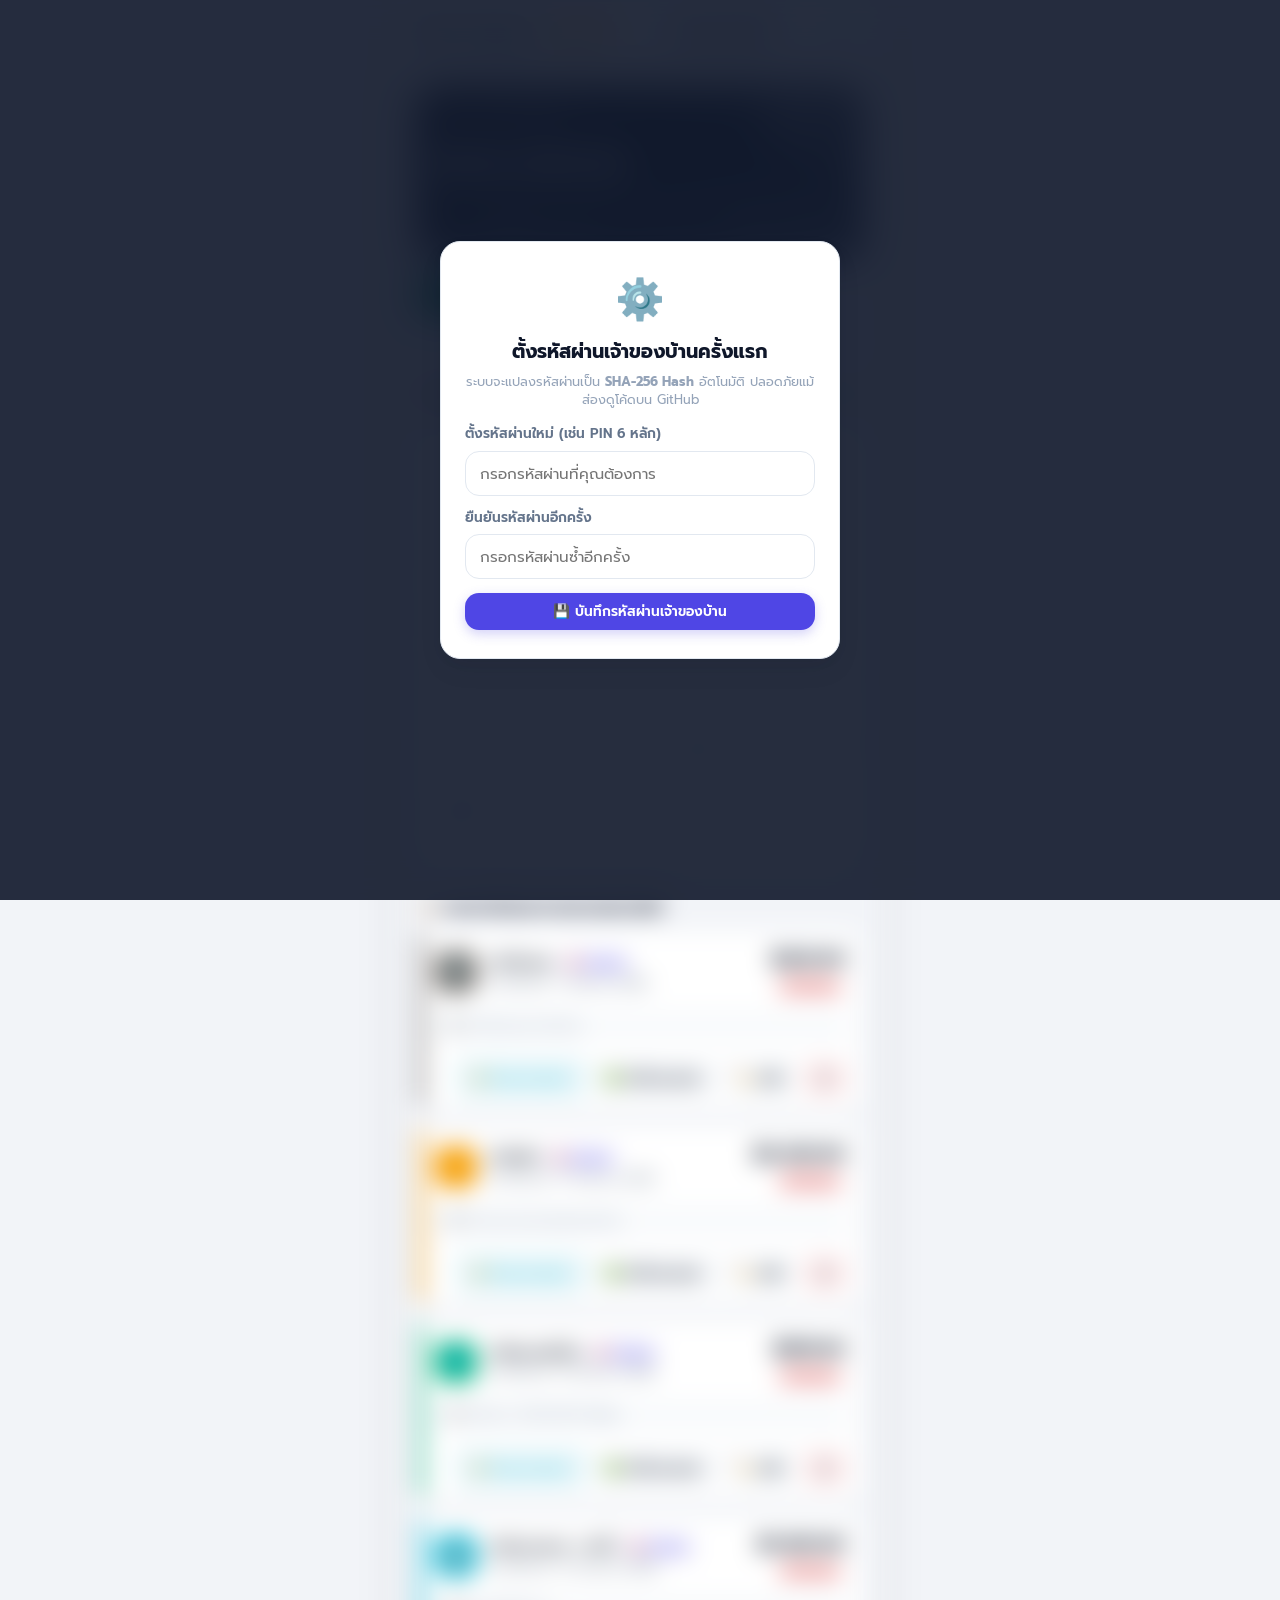
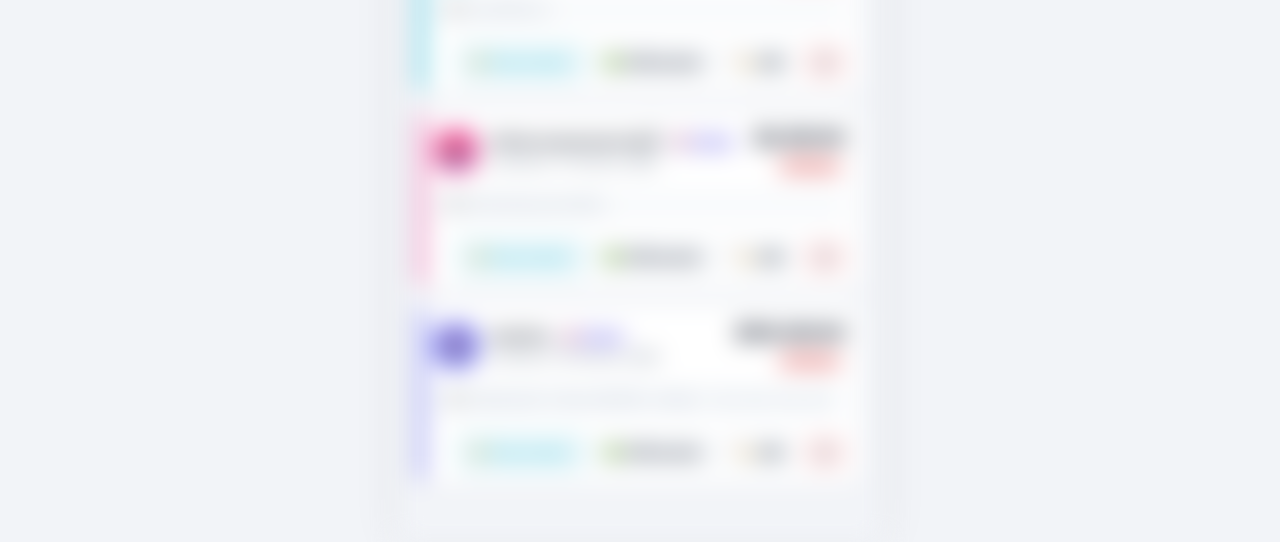
==== commit c59b184e: "v3.1.0: Add Unconfirmed status for variable bills and Paid by Owner reimbursement status workflow" ====
--- a/owner-x7k2.html
+++ b/owner-x7k2.html
@@ -135,7 +135,9 @@
           <label>สถานะ</label>
           <select class="form-control" id="billStatusSelect" required>
             <option value="pending">รอชำระ (Pending)</option>
-            <option value="paid">ชำระแล้ว (Paid)</option>
+            <option value="unconfirmed">รอสรุปยอด (Pending Amount Confirmation)</option>
+            <option value="paid_by_owner">เจ้าของสำรองจ่ายแล้ว (Paid by Owner)</option>
+            <option value="paid">ชำระแล้ว / รับเงินคืนแล้ว (Paid)</option>
             <option value="overdue">เกินกำหนด (Overdue)</option>
           </select>
         </div>
@@ -283,6 +285,14 @@
               <option value="every3months">ทุก 3 เดือน</option>
               <option value="every6months">ทุก 6 เดือน</option>
               <option value="yearly">ปีละครั้ง</option>
+            </select>
+          </div>
+
+          <div class="form-group">
+            <label>สถานะเริ่มต้นบิลอัตโนมัติ</label>
+            <select class="form-control" id="recurringTmplDefaultStatus">
+              <option value="pending">รอชำระ (Pending)</option>
+              <option value="unconfirmed">รอสรุปยอด (Pending Confirmation)</option>
             </select>
           </div>
 
@@ -372,7 +382,7 @@
   <script src="https://www.gstatic.com/firebasejs/10.8.0/firebase-app-compat.js"></script>
   <script src="https://www.gstatic.com/firebasejs/10.8.0/firebase-firestore-compat.js"></script>
   <!-- App Scripts -->
-  <script src="js/firebase-config.js?v=3.0.0"></script>
-  <script src="js/app.js?v=3.0.0"></script>
+  <script src="js/firebase-config.js?v=3.1.0"></script>
+  <script src="js/app.js?v=3.1.0"></script>
 </body>
 </html>
--- a/css/style.css
+++ b/css/style.css
@@ -539,6 +539,17 @@
   color: var(--status-overdue-text);
 }
 
+.bill-status-tag.status-unconfirmed {
+  background-color: rgba(245, 158, 11, 0.15);
+  color: #F59E0B;
+  border: 1px dashed rgba(245, 158, 11, 0.4);
+}
+
+.bill-status-tag.status-paid_by_owner {
+  background-color: rgba(6, 182, 212, 0.18);
+  color: #06B6D4;
+}
+
 .bill-note {
   font-size: 0.8rem;
   color: var(--text-muted);
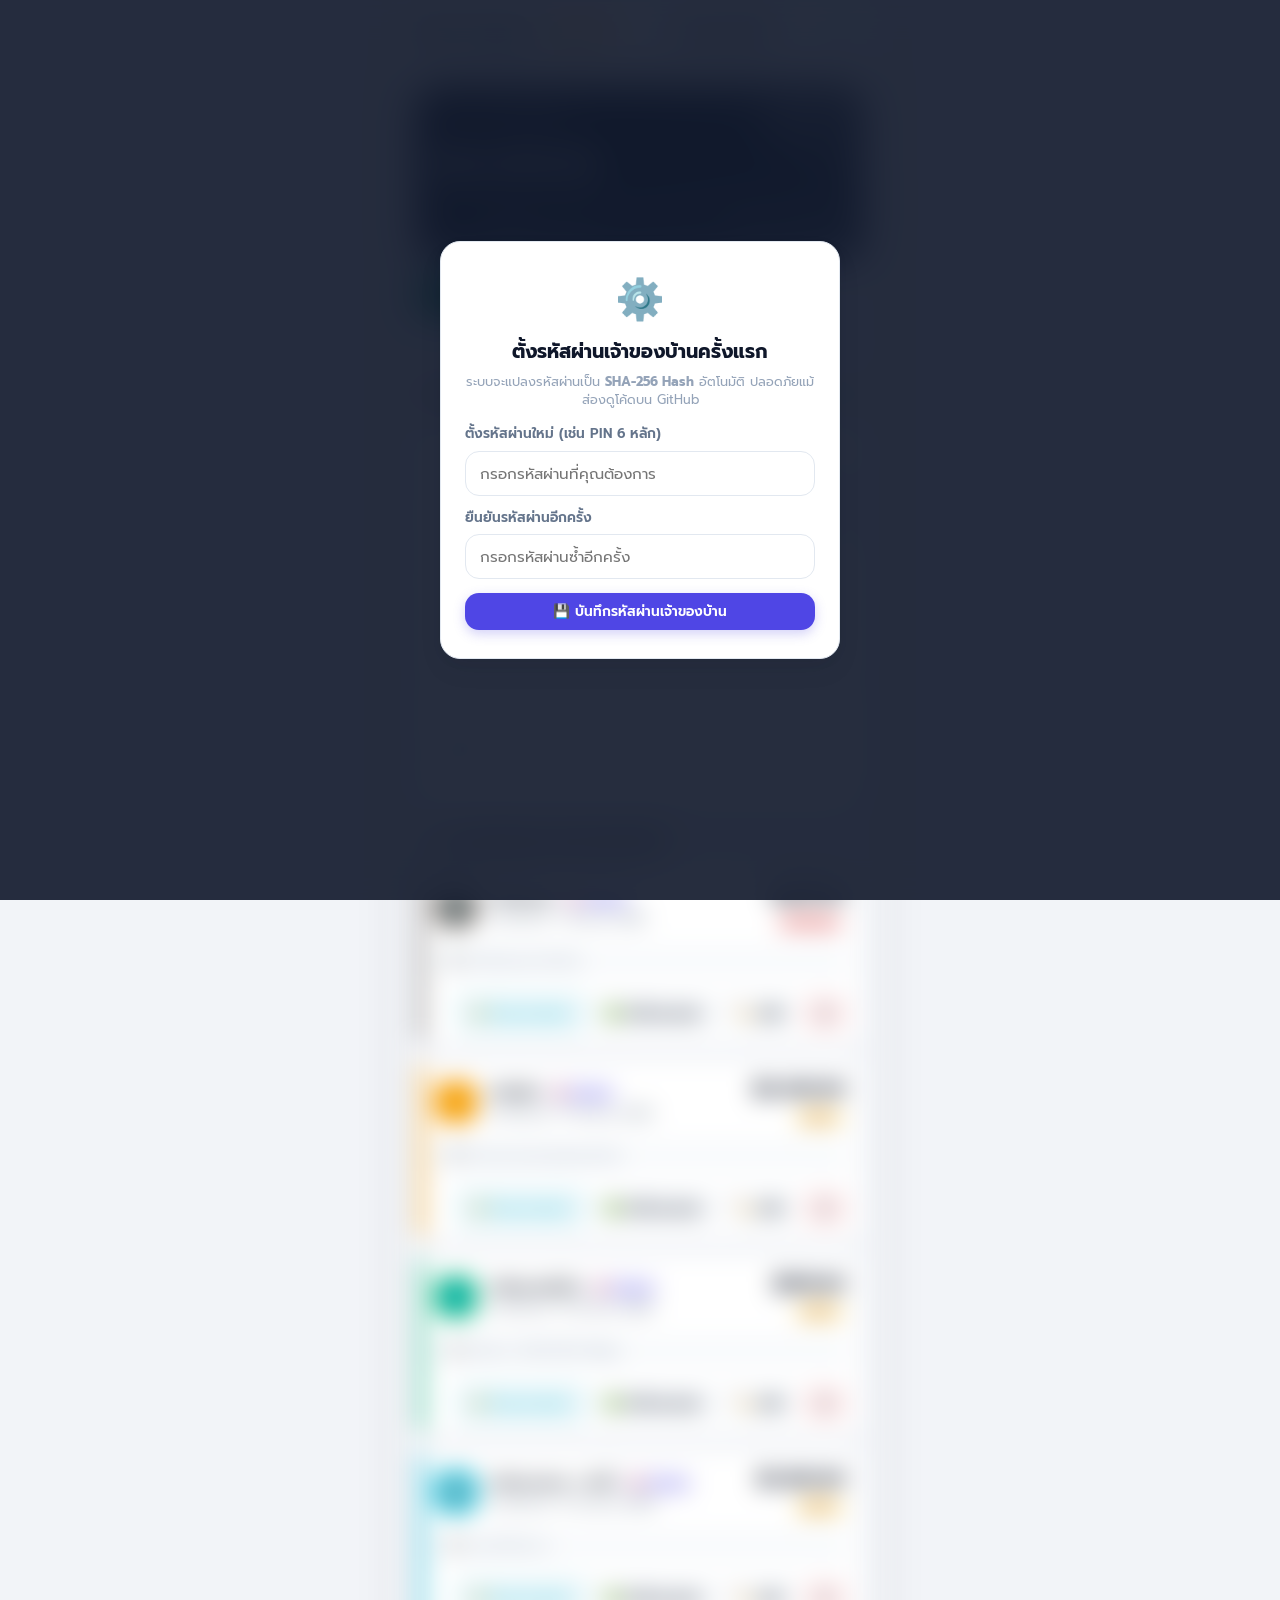
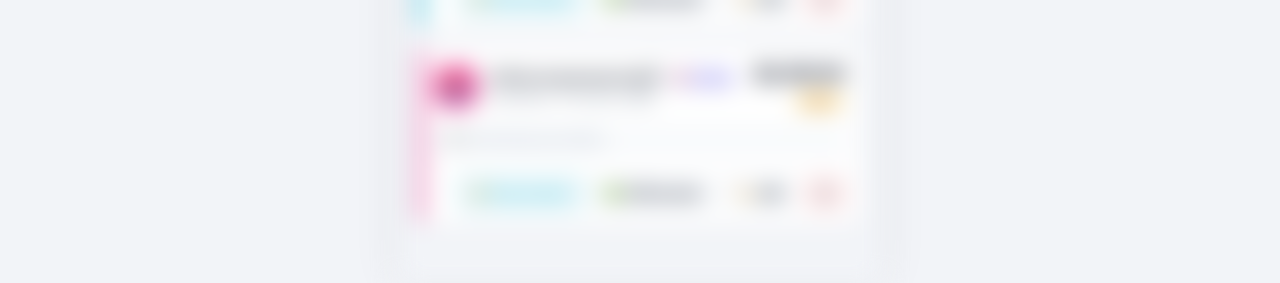
==== commit cd683b2f: "v3.5.0: Dynamically default calendar date to current real-world month and year on app initialization" ====
--- a/owner-x7k2.html
+++ b/owner-x7k2.html
@@ -19,7 +19,7 @@
       <div style="display:flex; align-items:center; gap:8px;">
         <div class="month-selector">
           <button id="prevMonthBtn" aria-label="เดือนก่อนหน้า">‹</button>
-          <span id="monthYearLabel">สิงหาคม 2569</span>
+          <span id="monthYearLabel">กันยายน 2569</span>
           <button id="nextMonthBtn" aria-label="เดือนถัดไป">›</button>
         </div>
         <button class="btn btn-secondary btn-sm" id="settingsBtn" title="ตั้งค่าบัญชี" style="padding:6px 10px;">⚙️</button>
@@ -124,6 +124,9 @@
         <div class="form-group">
           <label>จำนวนเงิน (บาท)</label>
           <input type="number" class="form-control" id="billAmountInput" placeholder="0.00" min="0" step="0.01" required>
+          <label style="display:flex; align-items:center; gap:6px; font-weight:normal; margin-top:6px; font-size:0.8rem; cursor:pointer; color:var(--text-secondary);">
+            <input type="checkbox" id="billIsVariableCheck"> ⚡ คิดตามมิเตอร์ / คำนวณตามการใช้งานจริง (รอบิล)
+          </label>
         </div>
 
         <div class="form-group">
@@ -135,7 +138,7 @@
           <label>สถานะ</label>
           <select class="form-control" id="billStatusSelect" required>
             <option value="pending">รอชำระ (Pending)</option>
-            <option value="unconfirmed">รอสรุปยอด (Pending Amount Confirmation)</option>
+            <option value="unconfirmed">⏳ รอบิล / รอสรุปยอดมิเตอร์ (Pending Calculation)</option>
             <option value="paid_by_owner">เจ้าของสำรองจ่ายแล้ว (Paid by Owner)</option>
             <option value="paid">ชำระแล้ว / รับเงินคืนแล้ว (Paid)</option>
             <option value="overdue">เกินกำหนด (Overdue)</option>
@@ -268,6 +271,9 @@
           <div class="form-group">
             <label>จำนวนเงิน (บาท)</label>
             <input type="number" class="form-control" id="recurringTmplAmount" placeholder="0.00" min="0" step="0.01" required>
+            <label style="display:flex; align-items:center; gap:6px; font-weight:normal; margin-top:6px; font-size:0.8rem; cursor:pointer; color:var(--text-secondary);">
+              <input type="checkbox" id="recurringTmplIsVariableCheck"> ⚡ คิดตามมิเตอร์ / คำนวณตามการใช้งานจริง (รอบิล)
+            </label>
           </div>
 
           <div class="form-group">
@@ -292,7 +298,7 @@
             <label>สถานะเริ่มต้นบิลอัตโนมัติ</label>
             <select class="form-control" id="recurringTmplDefaultStatus">
               <option value="pending">รอชำระ (Pending)</option>
-              <option value="unconfirmed">รอสรุปยอด (Pending Confirmation)</option>
+              <option value="unconfirmed">⏳ รอบิล / รอสรุปยอดมิเตอร์ (Pending Calculation)</option>
             </select>
           </div>
 
@@ -382,7 +388,7 @@
   <script src="https://www.gstatic.com/firebasejs/10.8.0/firebase-app-compat.js"></script>
   <script src="https://www.gstatic.com/firebasejs/10.8.0/firebase-firestore-compat.js"></script>
   <!-- App Scripts -->
-  <script src="js/firebase-config.js?v=3.1.0"></script>
-  <script src="js/app.js?v=3.1.0"></script>
+  <script src="js/firebase-config.js?v=3.5.0"></script>
+  <script src="js/app.js?v=3.5.0"></script>
 </body>
 </html>
